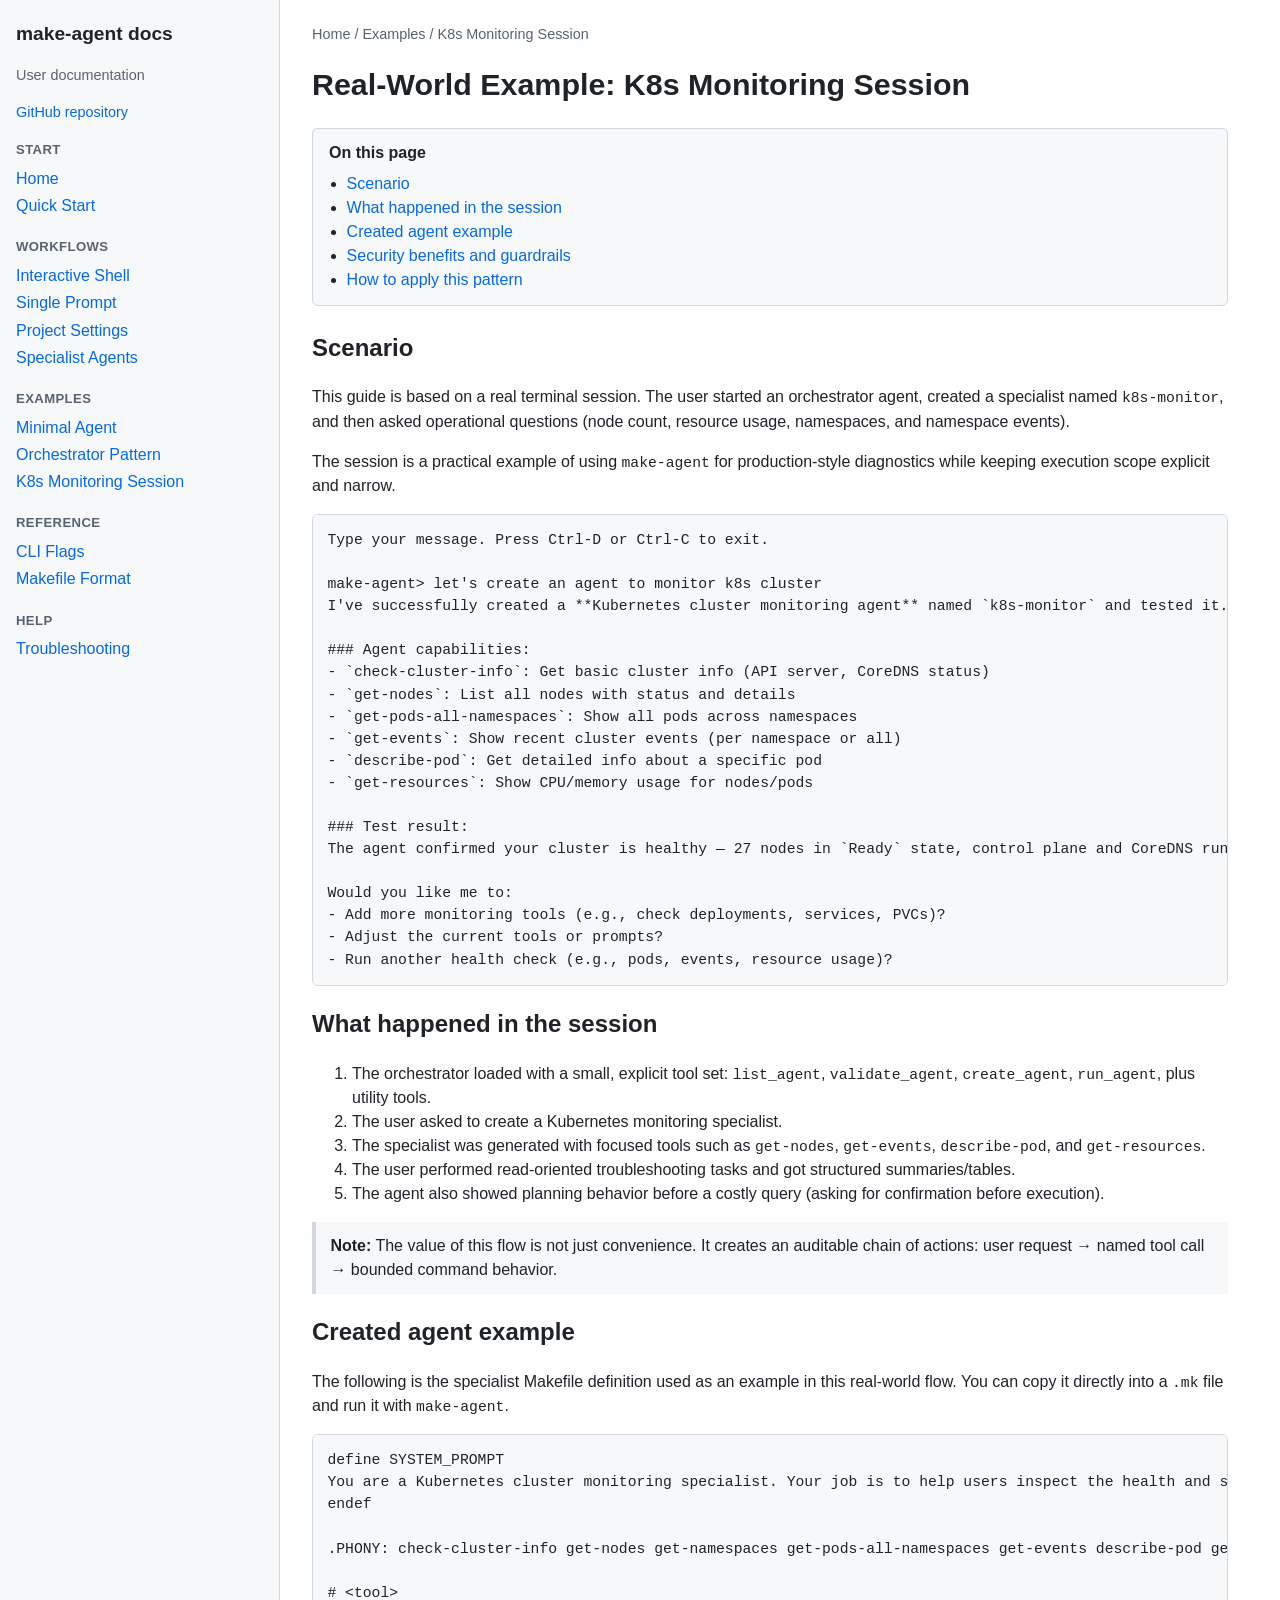
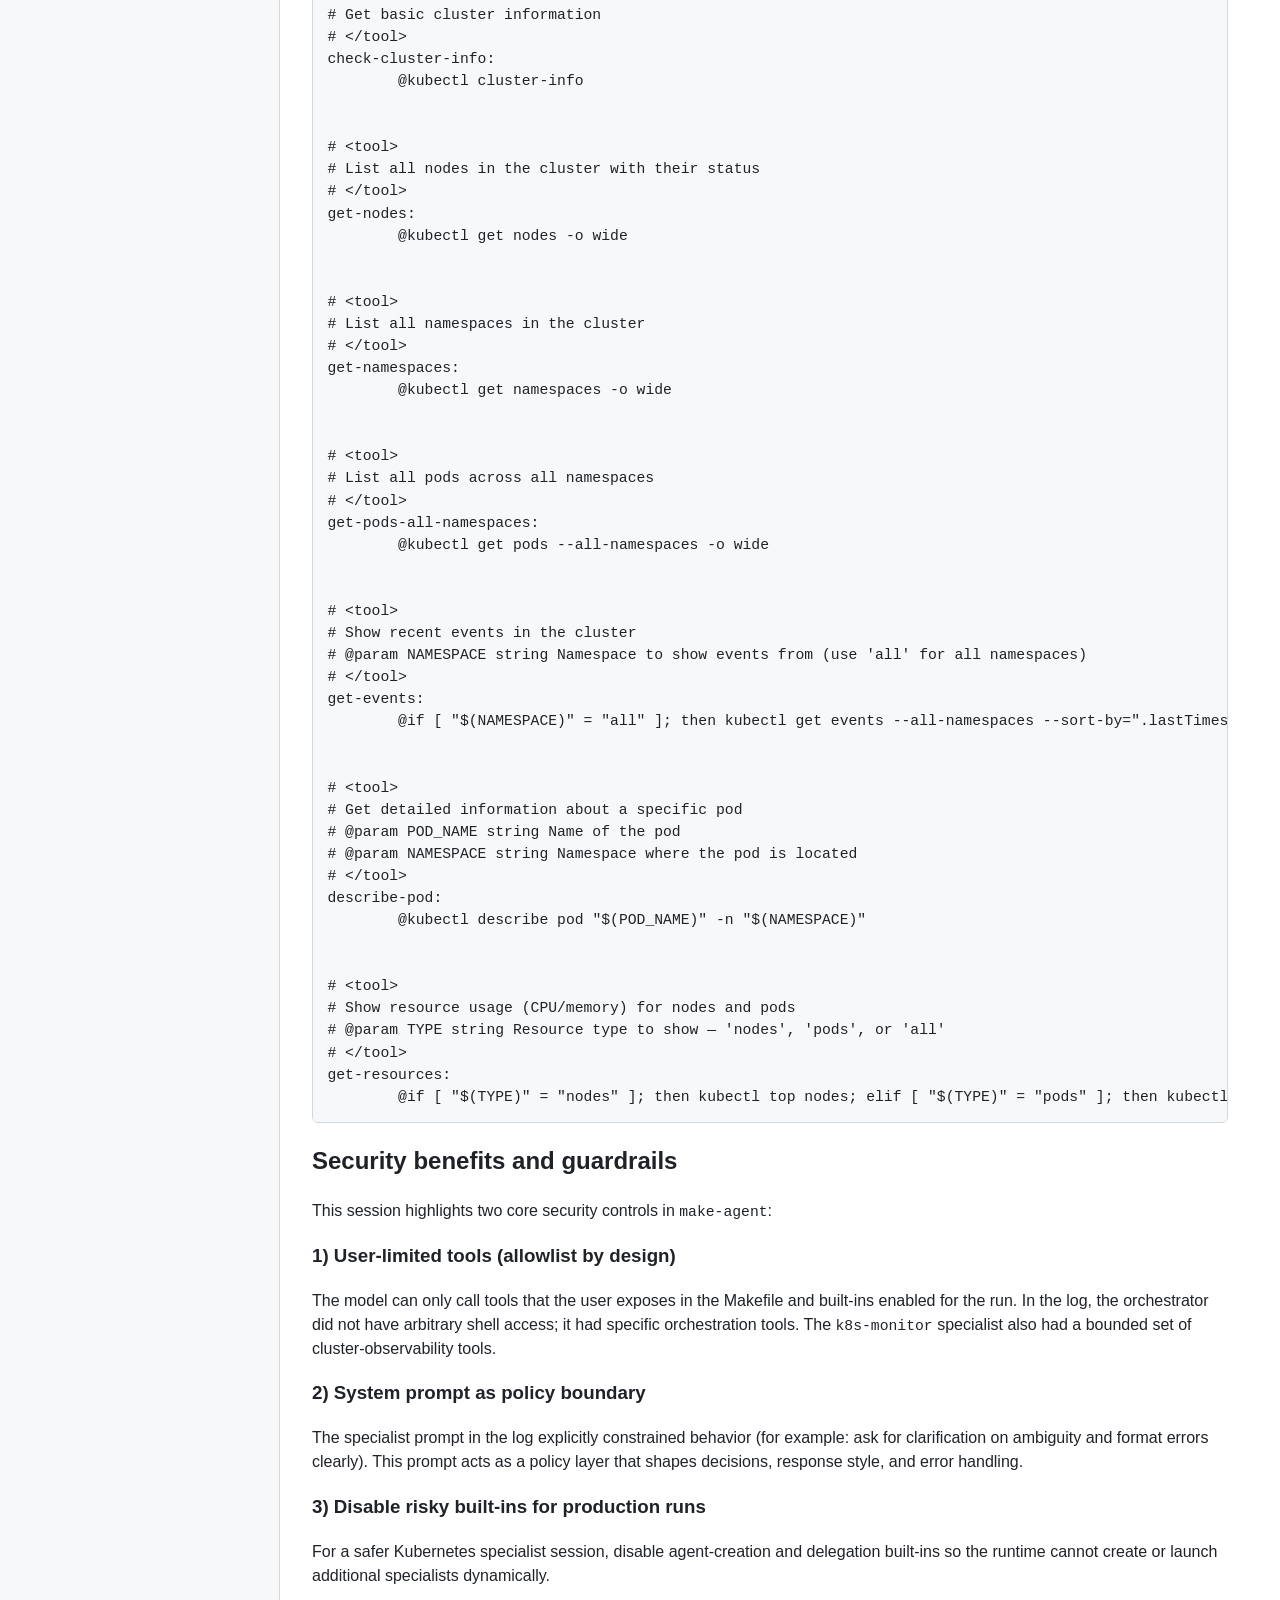
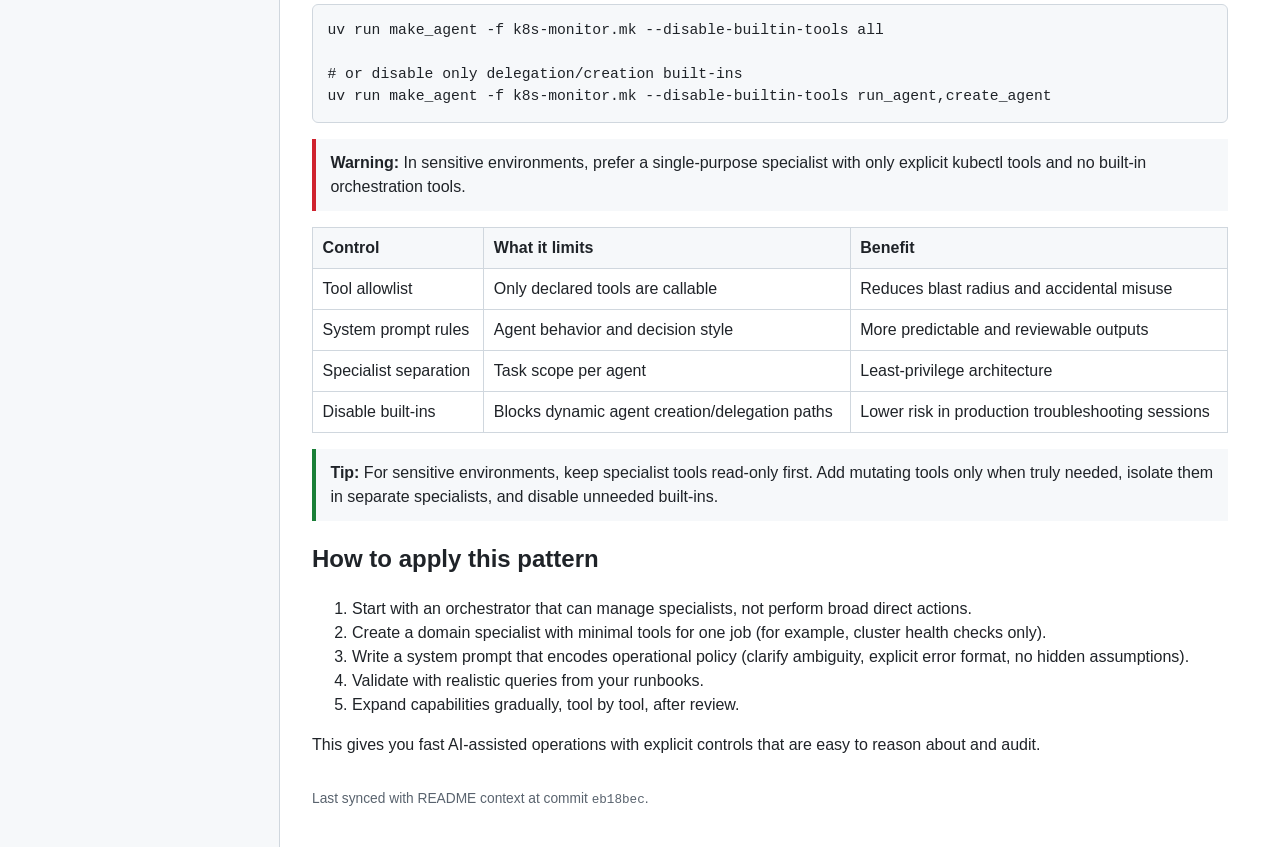
==== docs-site/examples/k8s-monitoring-session.html @ ad82404e "Add docs site" ====
<!doctype html>
<html lang="en">
<head>
  <meta charset="utf-8">
  <meta name="viewport" content="width=device-width, initial-scale=1">
  <title>Real-World Example: K8s Monitoring Session | make-agent docs</title>
  <link rel="stylesheet" href="../assets/styles.css">
</head>
<body>
  <div class="layout">
    <aside class="sidebar">
<h1 class="brand"><a href="../index.html">make-agent docs</a></h1>
<p class="meta">User documentation</p>
<p class="meta"><a href="https://github.com/dmtr/make-agent">GitHub repository</a></p>
<nav class="nav-section">
<h2>Start</h2>
<ul>
<li><a href="../index.html">Home</a></li>
<li><a href="../quickstart.html">Quick Start</a></li>
</ul>
</nav>
<nav class="nav-section">
<h2>Workflows</h2>
<ul>
<li><a href="../workflows/interactive-shell.html">Interactive Shell</a></li>
<li><a href="../workflows/single-prompt.html">Single Prompt</a></li>
<li><a href="../workflows/project-settings.html">Project Settings</a></li>
<li><a href="../workflows/specialist-agents.html">Specialist Agents</a></li>
</ul>
</nav>
<nav class="nav-section">
<h2>Examples</h2>
<ul>
<li><a href="../examples/minimal-agent.html">Minimal Agent</a></li>
<li><a href="../examples/orchestrator-pattern.html">Orchestrator Pattern</a></li>
<li><a href="../examples/k8s-monitoring-session.html" aria-current="page">K8s Monitoring Session</a></li>
</ul>
</nav>
<nav class="nav-section">
<h2>Reference</h2>
<ul>
<li><a href="../reference/cli.html">CLI Flags</a></li>
<li><a href="../reference/makefile-format.html">Makefile Format</a></li>
</ul>
</nav>
<nav class="nav-section">
<h2>Help</h2>
<ul>
<li><a href="../troubleshooting.html">Troubleshooting</a></li>
</ul>
</nav>
    </aside>
    <main class="main">
      <p class="breadcrumbs">Home / Examples / K8s Monitoring Session</p>
      <h1>Real-World Example: K8s Monitoring Session</h1>
      <section class="on-this-page">
        <h2>On this page</h2>
        <ul>
          <li><a href="#scenario">Scenario</a></li>
          <li><a href="#what-happened">What happened in the session</a></li>
          <li><a href="#created-agent-example">Created agent example</a></li>
          <li><a href="#security-benefits">Security benefits and guardrails</a></li>
          <li><a href="#apply-pattern">How to apply this pattern</a></li>
        </ul>
      </section>

      <section id="scenario">
        <h2>Scenario</h2>
        <p>This guide is based on a real terminal session. The user started an orchestrator agent, created a specialist named <code>k8s-monitor</code>, and then asked operational questions (node count, resource usage, namespaces, and namespace events).</p>
        <p>The session is a practical example of using <code>make-agent</code> for production-style diagnostics while keeping execution scope explicit and narrow.</p>
        <pre><code>Type your message. Press Ctrl-D or Ctrl-C to exit.

make-agent&gt; let's create an agent to monitor k8s cluster
I've successfully created a **Kubernetes cluster monitoring agent** named `k8s-monitor` and tested it.

### Agent capabilities:
- `check-cluster-info`: Get basic cluster info (API server, CoreDNS status)
- `get-nodes`: List all nodes with status and details
- `get-pods-all-namespaces`: Show all pods across namespaces
- `get-events`: Show recent cluster events (per namespace or all)
- `describe-pod`: Get detailed info about a specific pod
- `get-resources`: Show CPU/memory usage for nodes/pods

### Test result:
The agent confirmed your cluster is healthy — 27 nodes in `Ready` state, control plane and CoreDNS running. It also provided node details (version, runtime, age).

Would you like me to:
- Add more monitoring tools (e.g., check deployments, services, PVCs)?
- Adjust the current tools or prompts?
- Run another health check (e.g., pods, events, resource usage)?</code></pre>
      </section>

      <section id="what-happened">
        <h2>What happened in the session</h2>
        <ol>
          <li>The orchestrator loaded with a small, explicit tool set: <code>list_agent</code>, <code>validate_agent</code>, <code>create_agent</code>, <code>run_agent</code>, plus utility tools.</li>
          <li>The user asked to create a Kubernetes monitoring specialist.</li>
          <li>The specialist was generated with focused tools such as <code>get-nodes</code>, <code>get-events</code>, <code>describe-pod</code>, and <code>get-resources</code>.</li>
          <li>The user performed read-oriented troubleshooting tasks and got structured summaries/tables.</li>
          <li>The agent also showed planning behavior before a costly query (asking for confirmation before execution).</li>
        </ol>
        <div class="note"><strong>Note:</strong> The value of this flow is not just convenience. It creates an auditable chain of actions: user request → named tool call → bounded command behavior.</div>
      </section>

      <section id="created-agent-example">
        <h2>Created agent example</h2>
        <p>The following is the specialist Makefile definition used as an example in this real-world flow. You can copy it directly into a <code>.mk</code> file and run it with <code>make-agent</code>.</p>
        <pre><code>define SYSTEM_PROMPT
You are a Kubernetes cluster monitoring specialist. Your job is to help users inspect the health and status of their Kubernetes cluster using kubectl commands. Always ask for clarification if the user's request is ambiguous, and report errors clearly by starting your message with 'ERROR:' if something goes wrong.
endef

.PHONY: check-cluster-info get-nodes get-namespaces get-pods-all-namespaces get-events describe-pod get-resources

# &lt;tool&gt;
# Get basic cluster information
# &lt;/tool&gt;
check-cluster-info:
	@kubectl cluster-info


# &lt;tool&gt;
# List all nodes in the cluster with their status
# &lt;/tool&gt;
get-nodes:
	@kubectl get nodes -o wide


# &lt;tool&gt;
# List all namespaces in the cluster
# &lt;/tool&gt;
get-namespaces:
	@kubectl get namespaces -o wide


# &lt;tool&gt;
# List all pods across all namespaces
# &lt;/tool&gt;
get-pods-all-namespaces:
	@kubectl get pods --all-namespaces -o wide


# &lt;tool&gt;
# Show recent events in the cluster
# @param NAMESPACE string Namespace to show events from (use 'all' for all namespaces)
# &lt;/tool&gt;
get-events:
	@if [ "$(NAMESPACE)" = "all" ]; then kubectl get events --all-namespaces --sort-by=".lastTimestamp"; else kubectl get events -n "$(NAMESPACE)" --sort-by=".lastTimestamp"; fi


# &lt;tool&gt;
# Get detailed information about a specific pod
# @param POD_NAME string Name of the pod
# @param NAMESPACE string Namespace where the pod is located
# &lt;/tool&gt;
describe-pod:
	@kubectl describe pod "$(POD_NAME)" -n "$(NAMESPACE)"


# &lt;tool&gt;
# Show resource usage (CPU/memory) for nodes and pods
# @param TYPE string Resource type to show — 'nodes', 'pods', or 'all'
# &lt;/tool&gt;
get-resources:
	@if [ "$(TYPE)" = "nodes" ]; then kubectl top nodes; elif [ "$(TYPE)" = "pods" ]; then kubectl top pods --all-namespaces; else kubectl top nodes && echo "--- PODS ---" && kubectl top pods --all-namespaces; fi</code></pre>
      </section>

      <section id="security-benefits">
        <h2>Security benefits and guardrails</h2>
        <p>This session highlights two core security controls in <code>make-agent</code>:</p>

        <h3>1) User-limited tools (allowlist by design)</h3>
        <p>The model can only call tools that the user exposes in the Makefile and built-ins enabled for the run. In the log, the orchestrator did not have arbitrary shell access; it had specific orchestration tools. The <code>k8s-monitor</code> specialist also had a bounded set of cluster-observability tools.</p>

        <h3>2) System prompt as policy boundary</h3>
        <p>The specialist prompt in the log explicitly constrained behavior (for example: ask for clarification on ambiguity and format errors clearly). This prompt acts as a policy layer that shapes decisions, response style, and error handling.</p>

        <h3>3) Disable risky built-ins for production runs</h3>
        <p>For a safer Kubernetes specialist session, disable agent-creation and delegation built-ins so the runtime cannot create or launch additional specialists dynamically.</p>
        <pre><code>uv run make_agent -f k8s-monitor.mk --disable-builtin-tools all

# or disable only delegation/creation built-ins
uv run make_agent -f k8s-monitor.mk --disable-builtin-tools run_agent,create_agent</code></pre>
        <div class="warning"><strong>Warning:</strong> In sensitive environments, prefer a single-purpose specialist with only explicit kubectl tools and no built-in orchestration tools.</div>

        <table>
          <thead>
            <tr>
              <th>Control</th>
              <th>What it limits</th>
              <th>Benefit</th>
            </tr>
          </thead>
          <tbody>
            <tr>
              <td>Tool allowlist</td>
              <td>Only declared tools are callable</td>
              <td>Reduces blast radius and accidental misuse</td>
            </tr>
            <tr>
              <td>System prompt rules</td>
              <td>Agent behavior and decision style</td>
              <td>More predictable and reviewable outputs</td>
            </tr>
            <tr>
              <td>Specialist separation</td>
              <td>Task scope per agent</td>
              <td>Least-privilege architecture</td>
            </tr>
            <tr>
              <td>Disable built-ins</td>
              <td>Blocks dynamic agent creation/delegation paths</td>
              <td>Lower risk in production troubleshooting sessions</td>
            </tr>
          </tbody>
        </table>

        <div class="tip"><strong>Tip:</strong> For sensitive environments, keep specialist tools read-only first. Add mutating tools only when truly needed, isolate them in separate specialists, and disable unneeded built-ins.</div>
      </section>

      <section id="apply-pattern">
        <h2>How to apply this pattern</h2>
        <ol>
          <li>Start with an orchestrator that can manage specialists, not perform broad direct actions.</li>
          <li>Create a domain specialist with minimal tools for one job (for example, cluster health checks only).</li>
          <li>Write a system prompt that encodes operational policy (clarify ambiguity, explicit error format, no hidden assumptions).</li>
          <li>Validate with realistic queries from your runbooks.</li>
          <li>Expand capabilities gradually, tool by tool, after review.</li>
        </ol>
        <p>This gives you fast AI-assisted operations with explicit controls that are easy to reason about and audit.</p>
      </section>

      <p class="footer-note">Last synced with README context at commit <code>eb18bec</code>.</p>
    </main>
  </div>
</body>
</html>
---- docs-site/assets/styles.css ----
:root {
  --bg: #ffffff;
  --bg-muted: #f6f8fa;
  --text: #1f2328;
  --text-muted: #59636e;
  --border: #d0d7de;
  --link: #0969da;
  --code-bg: #f6f8fa;
}

* {
  box-sizing: border-box;
}

html,
body {
  margin: 0;
  padding: 0;
  background: var(--bg);
  color: var(--text);
  font-family: -apple-system, BlinkMacSystemFont, "Segoe UI", Helvetica, Arial, sans-serif;
  line-height: 1.5;
}

a {
  color: var(--link);
  text-decoration: none;
}

a:hover,
a:focus {
  text-decoration: underline;
}

.layout {
  display: grid;
  grid-template-columns: 280px 1fr;
  min-height: 100vh;
}

.sidebar {
  border-right: 1px solid var(--border);
  background: var(--bg-muted);
  padding: 1.25rem 1rem;
}

.brand {
  margin: 0 0 1rem;
  font-size: 1.2rem;
}

.brand a {
  color: var(--text);
}

.sidebar .meta {
  margin: 0 0 1rem;
  color: var(--text-muted);
  font-size: 0.9rem;
}

.nav-section {
  margin-bottom: 1.2rem;
}

.nav-section h2 {
  margin: 0 0 0.45rem;
  font-size: 0.82rem;
  letter-spacing: 0.03em;
  text-transform: uppercase;
  color: var(--text-muted);
}

.nav-section ul {
  list-style: none;
  margin: 0;
  padding: 0;
}

.nav-section li {
  margin: 0.2rem 0;
}

.main {
  padding: 1.5rem 2rem;
  max-width: 980px;
}

.breadcrumbs {
  margin: 0 0 1rem;
  color: var(--text-muted);
  font-size: 0.9rem;
}

.main h1 {
  margin-top: 0;
  font-size: 1.9rem;
}

.note,
.tip,
.warning {
  border-left: 4px solid var(--border);
  background: var(--bg-muted);
  padding: 0.75rem 0.9rem;
  margin: 1rem 0;
}

.tip {
  border-left-color: #1a7f37;
}

.warning {
  border-left-color: #cf222e;
}

pre {
  margin: 0.8rem 0;
  padding: 0.9rem;
  overflow-x: auto;
  background: var(--code-bg);
  border: 1px solid var(--border);
  border-radius: 6px;
}

code {
  font-family: ui-monospace, SFMono-Regular, SF Mono, Menlo, Consolas, "Liberation Mono", monospace;
  font-size: 0.92em;
}

.on-this-page {
  border: 1px solid var(--border);
  background: var(--bg-muted);
  border-radius: 6px;
  padding: 0.8rem 1rem;
  margin: 1rem 0 1.5rem;
}

.on-this-page h2 {
  margin: 0 0 0.4rem;
  font-size: 1rem;
}

.on-this-page ul {
  margin: 0;
  padding-left: 1.1rem;
}

.footer-note {
  margin-top: 2rem;
  color: var(--text-muted);
  font-size: 0.86rem;
}

@media (max-width: 900px) {
  .layout {
    display: block;
  }

  .sidebar {
    border-right: 0;
    border-bottom: 1px solid var(--border);
  }

  .main {
    padding: 1.2rem 1rem 1.6rem;
  }
}


table {
  width: 100%;
  border-collapse: collapse;
  margin: 0.8rem 0 1rem;
}

th,
td {
  border: 1px solid var(--border);
  padding: 0.5rem 0.6rem;
  text-align: left;
  vertical-align: top;
}

th {
  background: var(--bg-muted);
}
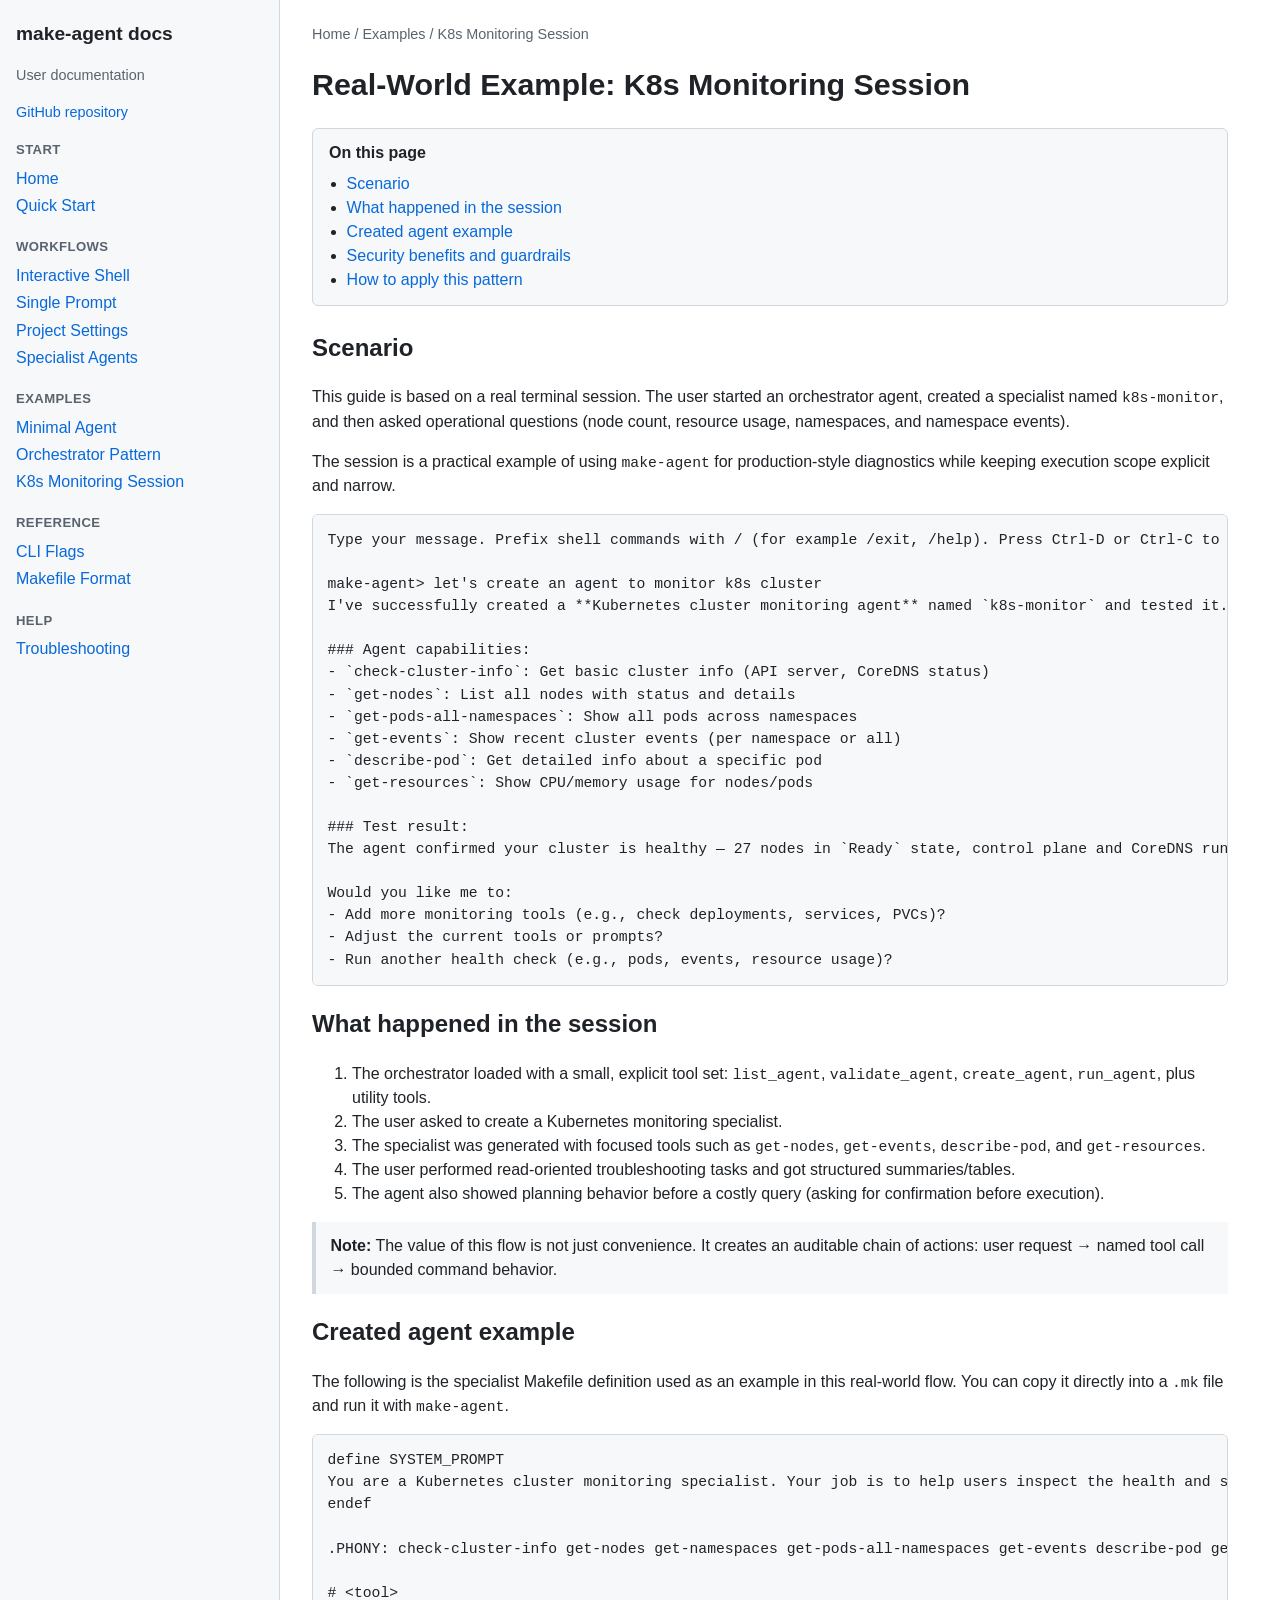
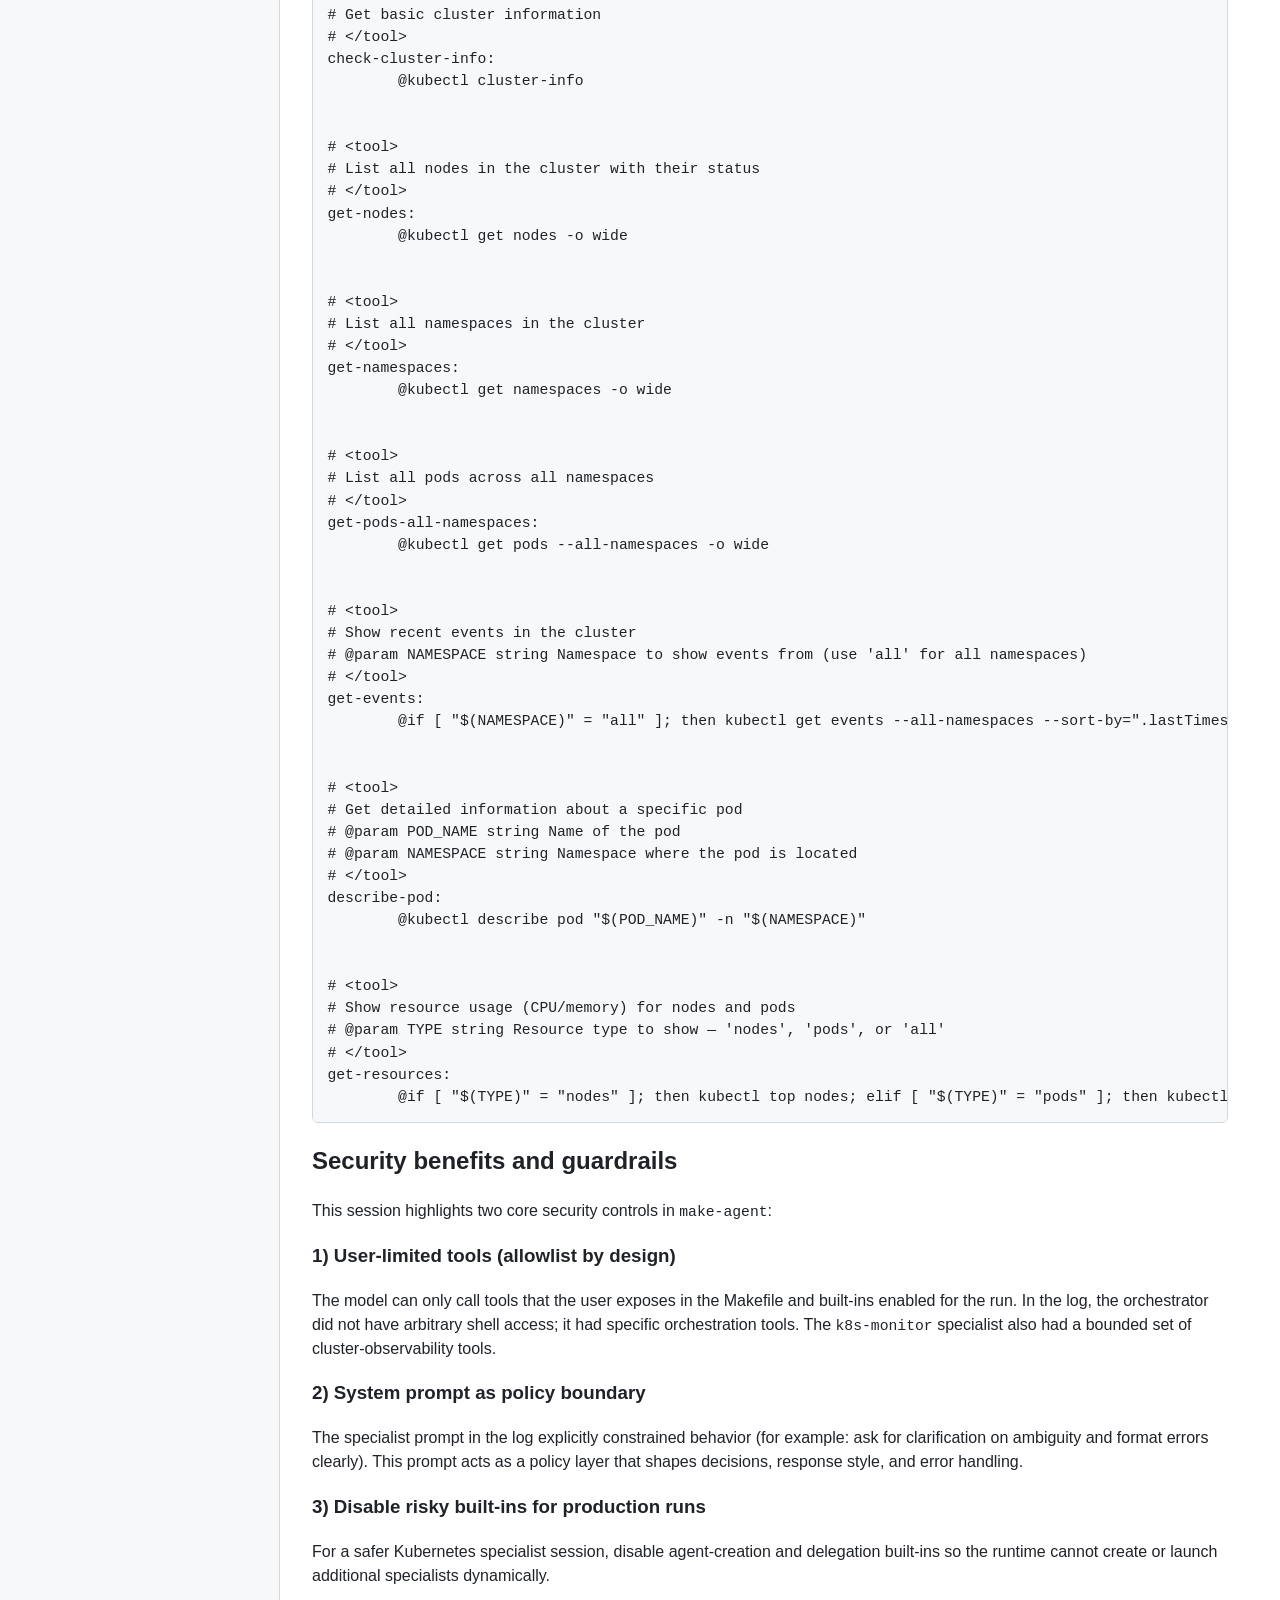
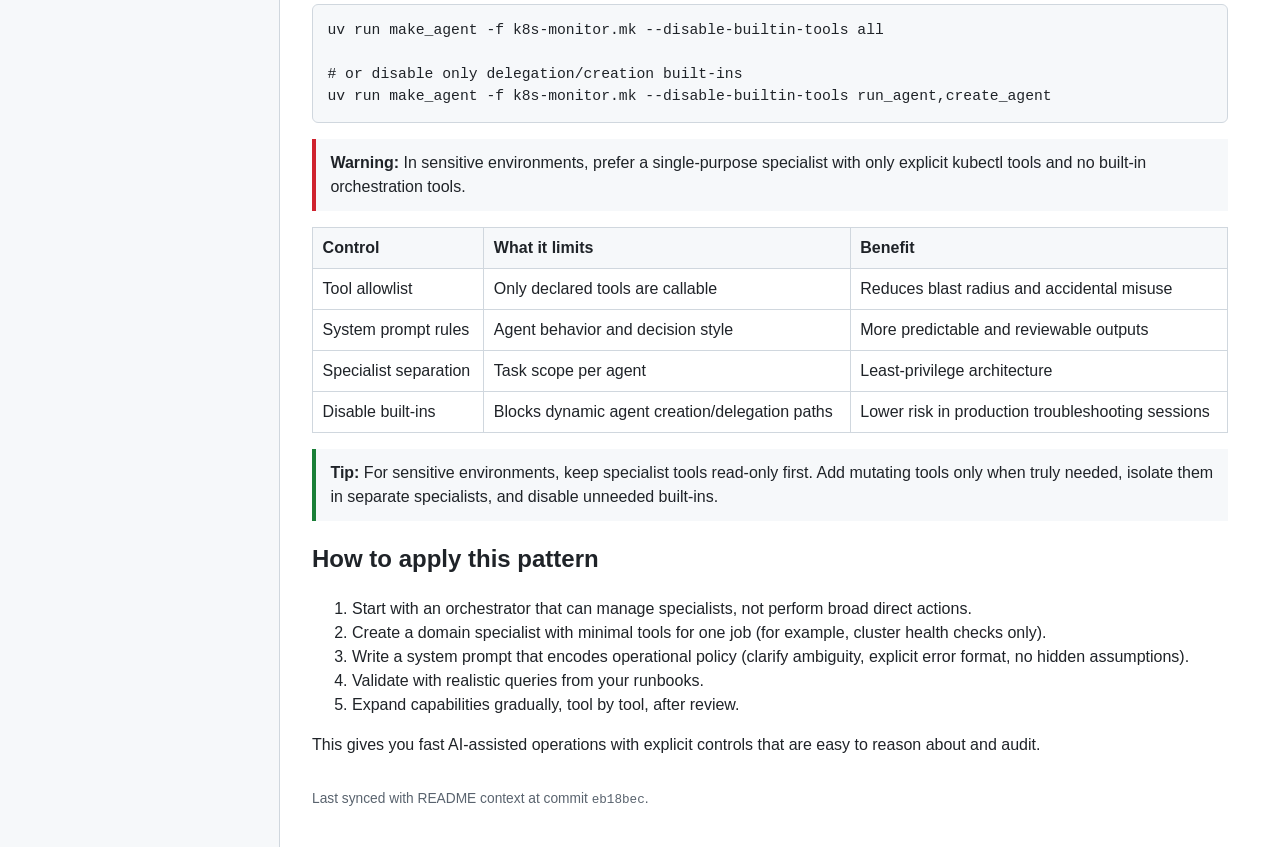
==== commit f8e770b7: "Add AgentManager. Refactoring. Token usage. Improve tool calling reliability. Exclude current agent " ====
--- a/docs-site/examples/k8s-monitoring-session.html
+++ b/docs-site/examples/k8s-monitoring-session.html
@@ -68,7 +68,7 @@
         <h2>Scenario</h2>
         <p>This guide is based on a real terminal session. The user started an orchestrator agent, created a specialist named <code>k8s-monitor</code>, and then asked operational questions (node count, resource usage, namespaces, and namespace events).</p>
         <p>The session is a practical example of using <code>make-agent</code> for production-style diagnostics while keeping execution scope explicit and narrow.</p>
-        <pre><code>Type your message. Press Ctrl-D or Ctrl-C to exit.
+        <pre><code>Type your message. Prefix shell commands with / (for example /exit, /help). Press Ctrl-D or Ctrl-C to exit.
 
 make-agent&gt; let's create an agent to monitor k8s cluster
 I've successfully created a **Kubernetes cluster monitoring agent** named `k8s-monitor` and tested it.
